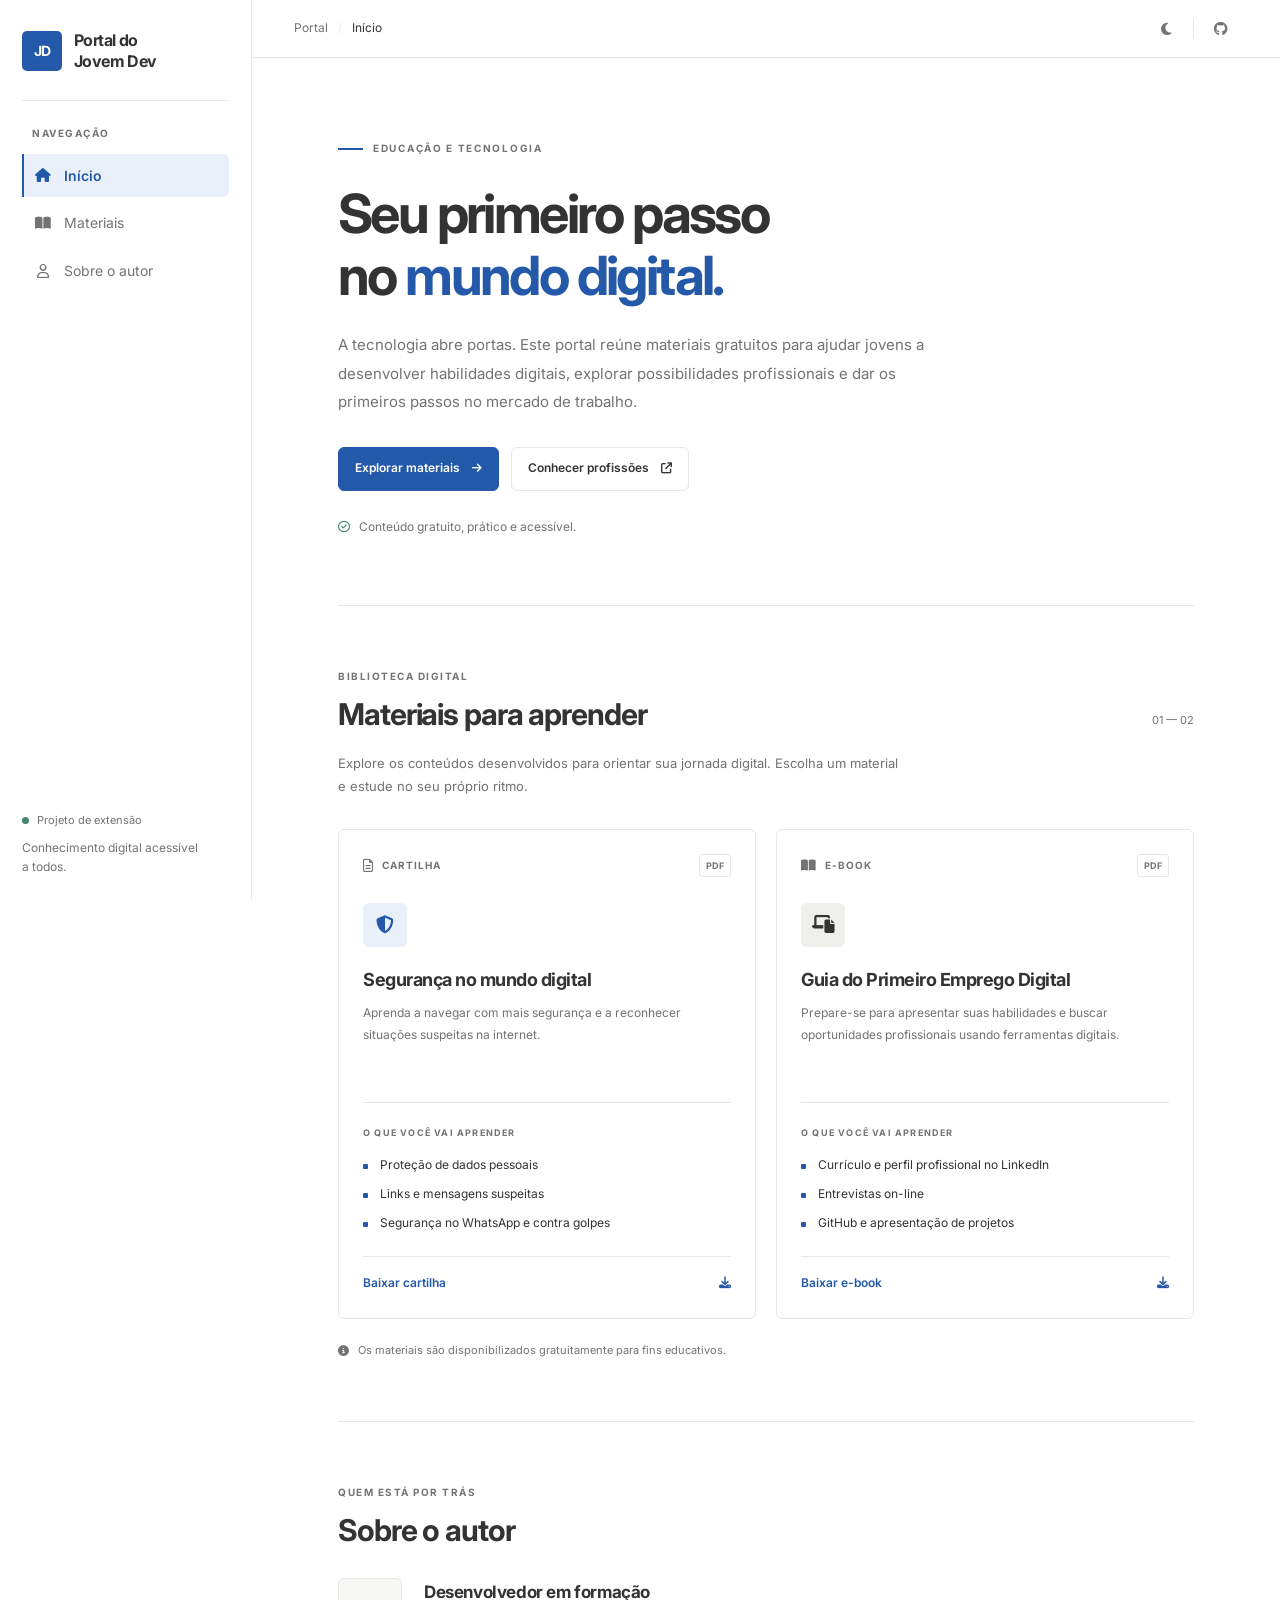
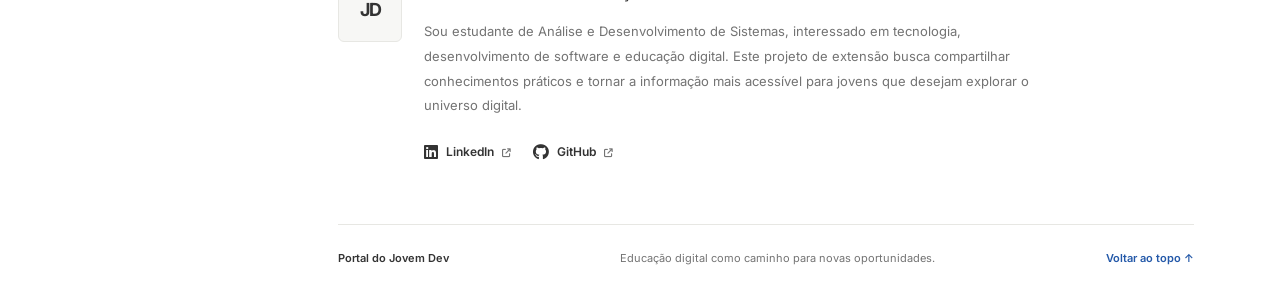
==== Pasta/index.html @ f59b101a "primeiro commit -v1" ====
<!DOCTYPE html>
<html lang="pt-BR" data-theme="light">
<head>
  <meta charset="UTF-8">
  <meta name="viewport" content="width=device-width, initial-scale=1.0">
  <meta
    name="description"
    content="Portal do Jovem Dev: materiais educativos gratuitos para desenvolver habilidades digitais, conhecer profissões e ingressar no mundo da tecnologia."
  >
  <meta name="theme-color" content="#ffffff">
  <title>Portal do Jovem Dev</title>

  <!-- Tipografia -->
  <link rel="preconnect" href="https://fonts.googleapis.com">
  <link rel="preconnect" href="https://fonts.gstatic.com" crossorigin>
  <link
    href="https://fonts.googleapis.com/css2?family=Inter:wght@400;500;600;700&display=swap"
    rel="stylesheet"
  >

  <!-- Font Awesome -->
  <link
    rel="stylesheet"
    href="https://cdnjs.cloudflare.com/ajax/libs/font-awesome/6.7.2/css/all.min.css"
  >

  <link rel="stylesheet" href="style.css">
  <script src="script.js" defer></script>
</head>

<body data-theme="light">
  <a class="skip-link" href="#conteudo">
    Pular para o conteúdo
  </a>

  <!-- Cabeçalho mobile -->
  <header class="mobile-header">
    <button
      class="icon-button menu-toggle"
      id="menu-toggle"
      type="button"
      aria-label="Abrir menu de navegação"
      aria-expanded="false"
      aria-controls="sidebar"
    >
      <i class="fa-solid fa-bars" aria-hidden="true"></i>
    </button>

    <a class="mobile-brand" href="#inicio">
      Portal do Jovem Dev
    </a>

    <button
      class="icon-button theme-toggle"
      type="button"
      aria-label="Alternar tema"
      title="Alternar tema"
    >
      <i class="fa-solid fa-moon" aria-hidden="true"></i>
    </button>
  </header>

  <!-- Fundo para fechar o menu mobile -->
  <div class="sidebar-overlay" id="sidebar-overlay" hidden></div>

  <div class="site-layout">
    <!-- Navegação lateral -->
    <aside class="sidebar" id="sidebar" aria-label="Navegação principal">
      <div class="sidebar-inner">
        <a class="brand" href="#inicio" aria-label="Portal do Jovem Dev - Início">
          <span class="brand-mark" aria-hidden="true">JD</span>
          <span class="brand-name">Portal do<br>Jovem Dev</span>
        </a>

        <div class="sidebar-divider"></div>

        <p class="nav-label">NAVEGAÇÃO</p>

        <nav class="sidebar-nav">
          <a class="nav-link active" href="#inicio">
            <i class="fa-solid fa-house" aria-hidden="true"></i>
            <span>Início</span>
          </a>

          <a class="nav-link" href="#materiais">
            <i class="fa-solid fa-book-open" aria-hidden="true"></i>
            <span>Materiais</span>
          </a>

          <a class="nav-link" href="#sobre">
            <i class="fa-regular fa-user" aria-hidden="true"></i>
            <span>Sobre o autor</span>
          </a>
        </nav>

        <div class="sidebar-bottom">
          <span class="sidebar-status">
            <span class="status-dot"></span>
            Projeto de extensão
          </span>
          <p>Conhecimento digital acessível a todos.</p>
        </div>
      </div>
    </aside>

    <!-- Conteúdo principal -->
    <main class="main-area" id="conteudo">
      <!-- Barra superior desktop -->
      <header class="topbar">
        <div class="breadcrumb">
          <span>Portal</span>
          <span class="breadcrumb-separator">/</span>
          <span id="current-page">Início</span>
        </div>

        <div class="topbar-actions">
          <button
            class="icon-button theme-toggle"
            type="button"
            aria-label="Alternar tema"
            title="Alternar tema"
          >
            <i class="fa-solid fa-moon" aria-hidden="true"></i>
          </button>

          <span class="topbar-divider"></span>

          <!-- Substitua pelo endereço real do repositório -->
          <a
            class="icon-button"
            href="https://github.com/"
            target="_blank"
            rel="noopener noreferrer"
            aria-label="Visitar o GitHub"
            title="GitHub"
          >
            <i class="fa-brands fa-github" aria-hidden="true"></i>
          </a>
        </div>
      </header>

      <div class="content-wrapper">
        <!-- Seção 1: Início -->
        <section class="hero section-anchor" id="inicio">
          <div class="hero-eyebrow">
            <span class="eyebrow-line"></span>
            EDUCAÇÃO E TECNOLOGIA
          </div>

          <h1>
            Seu primeiro passo<br>
            no <span>mundo digital.</span>
          </h1>

          <p class="hero-description">
            A tecnologia abre portas. Este portal reúne materiais gratuitos
            para ajudar jovens a desenvolver habilidades digitais, explorar
            possibilidades profissionais e dar os primeiros passos no mercado
            de trabalho.
          </p>

          <div class="hero-actions">
            <a class="button button-primary" href="#materiais">
              Explorar materiais
              <i class="fa-solid fa-arrow-right" aria-hidden="true"></i>
            </a>

            <a
              class="button button-secondary"
              href="https://www.guiadacarreira.com.br/"
              target="_blank"
              rel="noopener noreferrer"
            >
              Conhecer profissões
              <i class="fa-solid fa-arrow-up-right-from-square"
                 aria-hidden="true"></i>
            </a>
          </div>

          <div class="hero-note">
            <i class="fa-regular fa-circle-check" aria-hidden="true"></i>
            Conteúdo gratuito, prático e acessível.
          </div>
        </section>

        <div class="section-divider"></div>

        <!-- Seção 2: Materiais -->
        <section class="materials-section section-anchor" id="materiais">
          <div class="section-heading">
            <div>
              <p class="section-kicker">BIBLIOTECA DIGITAL</p>
              <h2>Materiais para aprender</h2>
            </div>
            <span class="section-index">01 — 02</span>
          </div>

          <p class="section-description">
            Explore os conteúdos desenvolvidos para orientar sua jornada
            digital. Escolha um material e estude no seu próprio ritmo.
          </p>

          <div class="materials-grid">
            <!-- Card: Cartilha -->
            <article class="material-card">
              <div class="material-card-top">
                <span class="material-type">
                  <i class="fa-regular fa-file-lines" aria-hidden="true"></i>
                  CARTILHA
                </span>
                <span class="file-format">PDF</span>
              </div>

              <div class="material-icon material-icon-blue">
                <i class="fa-solid fa-shield-halved" aria-hidden="true"></i>
              </div>

              <h3>Segurança no mundo digital</h3>

              <p class="material-description">
                Aprenda a navegar com mais segurança e a reconhecer
                situações suspeitas na internet.
              </p>

              <div class="card-divider"></div>

              <p class="topics-label">O QUE VOCÊ VAI APRENDER</p>
              <ul class="topics-list">
                <li>Proteção de dados pessoais</li>
                <li>Links e mensagens suspeitas</li>
                <li>Segurança no WhatsApp e contra golpes</li>
              </ul>

              <a
                class="material-download"
                href="../materiais/PDFs/Guia_de_Segurança_na_Internet_Para_Idosos.pdf"
                download
              >
                Baixar cartilha
                <i class="fa-solid fa-download" aria-hidden="true"></i>
              </a>
            </article>

            <!-- Card: E-book -->
            <article class="material-card">
              <div class="material-card-top">
                <span class="material-type">
                  <i class="fa-solid fa-book-open" aria-hidden="true"></i>
                  E-BOOK
                </span>
                <span class="file-format">PDF</span>
              </div>

              <div class="material-icon material-icon-orange">
                <i class="fa-solid fa-laptop-file" aria-hidden="true"></i>
              </div>

              <h3>Guia do Primeiro Emprego Digital</h3>

              <p class="material-description">
                Prepare-se para apresentar suas habilidades e buscar
                oportunidades profissionais usando ferramentas digitais.
              </p>

              <div class="card-divider"></div>

              <p class="topics-label">O QUE VOCÊ VAI APRENDER</p>
              <ul class="topics-list">
                <li>Currículo e perfil profissional no LinkedIn</li>
                <li>Entrevistas on-line</li>
                <li>GitHub e apresentação de projetos</li>
              </ul>

              <a
                class="material-download"
                href="../materiais/PDFs/Guia_do_Primeiro_Emprego_Digital.pdf"
                download
              >
                Baixar e-book
                <i class="fa-solid fa-download" aria-hidden="true"></i>
              </a>
            </article>
          </div>

          <p class="materials-footnote">
            <i class="fa-solid fa-circle-info" aria-hidden="true"></i>
            Os materiais são disponibilizados gratuitamente para fins educativos.
          </p>
        </section>

        <div class="section-divider"></div>

        <!-- Seção 3: Sobre o autor -->
        <section class="about-section section-anchor" id="sobre">
          <div class="section-heading">
            <div>
              <p class="section-kicker">QUEM ESTÁ POR TRÁS</p>
              <h2>Sobre o autor</h2>
            </div>
          </div>

          <div class="about-content">
            <div class="author-monogram" aria-hidden="true">JD</div>

            <div class="author-details">
              <!-- Personalize com seu nome e sua trajetória -->
              <h3>Desenvolvedor em formação</h3>

              <p>
                Sou estudante de Análise e Desenvolvimento de Sistemas,
                interessado em tecnologia, desenvolvimento de software e
                educação digital. Este projeto de extensão busca compartilhar
                conhecimentos práticos e tornar a informação mais acessível
                para jovens que desejam explorar o universo digital.
              </p>

              <div class="author-links">
                <!-- Substitua pelos seus perfis -->
                <a
                  href="https://www.linkedin.com/"
                  target="_blank"
                  rel="noopener noreferrer"
                >
                  <i class="fa-brands fa-linkedin" aria-hidden="true"></i>
                  LinkedIn
                  <i class="fa-solid fa-arrow-up-right-from-square external-icon"
                     aria-hidden="true"></i>
                </a>

                <a
                  href="https://github.com/"
                  target="_blank"
                  rel="noopener noreferrer"
                >
                  <i class="fa-brands fa-github" aria-hidden="true"></i>
                  GitHub
                  <i class="fa-solid fa-arrow-up-right-from-square external-icon"
                     aria-hidden="true"></i>
                </a>
              </div>
            </div>
          </div>
        </section>

        <!-- Rodapé -->
        <footer class="site-footer">
          <p>Portal do Jovem Dev</p>
          <p>Educação digital como caminho para novas oportunidades.</p>
          <a href="#inicio">Voltar ao topo ↑</a>
        </footer>
      </div>
    </main>
  </div>
</body>
</html>
---- Pasta/style.css ----
/* ========================================
   1. Variáveis e configuração global
======================================== */

:root {
  color-scheme: light;

  --bg: #ffffff;
  --surface: #f7f7f5;
  --surface-hover: #efefec;
  --text: #333333;
  --text-muted: #737373;
  --border: #e7e7e3;
  --accent: #2459a9;
  --accent-hover: #194580;
  --accent-soft: #eaf0fa;
  --success: #43866a;

  --sidebar-width: 252px;
  --header-height: 58px;
  --content-width: 960px;

  --radius: 6px;
  --transition: 180ms ease;
}

body[data-theme="dark"] {
  color-scheme: dark;

  --bg: #121212;
  --surface: #1b1b1b;
  --surface-hover: #252525;
  --text: #e0e0e0;
  --text-muted: #a0a0a0;
  --border: #303030;
  --accent: #8db7ff;
  --accent-hover: #b0cdff;
  --accent-soft: #202c3d;
  --success: #82c7a4;
}

* {
  box-sizing: border-box;
}

html {
  scroll-behavior: smooth;
  scroll-padding-top: 84px;
}

body {
  margin: 0;
  background: var(--bg);
  color: var(--text);
  font-family: "Inter", sans-serif;
  font-size: 14px;
  line-height: 1.7;
  transition:
    background-color var(--transition),
    color var(--transition);
}

body,
button,
a {
  -webkit-tap-highlight-color: transparent;
}

button,
a {
  font: inherit;
}

a {
  color: inherit;
  text-decoration: none;
}

button {
  color: inherit;
}

button:focus-visible,
a:focus-visible {
  outline: 2px solid var(--accent);
  outline-offset: 4px;
}

::selection {
  background: var(--accent);
  color: #ffffff;
}

/* ========================================
   2. Acessibilidade
======================================== */

.skip-link {
  position: fixed;
  top: 8px;
  left: 8px;
  z-index: 200;
  padding: 10px 14px;
  background: var(--accent);
  color: #ffffff;
  transform: translateY(-150%);
}

.skip-link:focus {
  transform: translateY(0);
}

/* ========================================
   3. Layout principal
======================================== */

.site-layout {
  display: flex;
  min-height: 100vh;
}

/* ========================================
   4. Sidebar
======================================== */

.sidebar {
  position: fixed;
  inset: 0 auto 0 0;
  z-index: 100;
  width: var(--sidebar-width);
  height: 100vh;
  overflow-y: auto;
  background: var(--bg);
  border-right: 1px solid var(--border);
}

.sidebar-inner {
  display: flex;
  flex-direction: column;
  min-height: 100%;
  padding: 30px 22px 24px;
}

.brand {
  display: flex;
  align-items: center;
  gap: 12px;
  width: fit-content;
}

.brand-mark {
  display: grid;
  width: 40px;
  height: 40px;
  flex-shrink: 0;
  place-items: center;
  background: var(--accent);
  color: #ffffff;
  border-radius: 5px;
  font-size: 14px;
  font-weight: 700;
  letter-spacing: -0.7px;
}

.brand-name {
  font-size: 16px;
  font-weight: 700;
  line-height: 1.3;
  letter-spacing: -0.6px;
}

.sidebar-divider {
  height: 1px;
  margin: 28px 0 24px;
  background: var(--border);
}

.nav-label,
.section-kicker {
  margin: 0;
  color: var(--text-muted);
  font-size: 10px;
  font-weight: 700;
  letter-spacing: 1.5px;
}

.nav-label {
  margin-bottom: 12px;
  padding-left: 10px;
}

.sidebar-nav {
  display: flex;
  flex-direction: column;
  gap: 4px;
}

.nav-link {
  display: flex;
  align-items: center;
  gap: 12px;
  padding: 10px;
  border-left: 2px solid transparent;
  border-radius: 0 var(--radius) var(--radius) 0;
  color: var(--text-muted);
  transition:
    color var(--transition),
    background-color var(--transition),
    border-color var(--transition);
}

.nav-link i {
  width: 18px;
  text-align: center;
  font-size: 14px;
}

.nav-link:hover {
  background: var(--surface);
  color: var(--text);
}

.nav-link.active {
  border-left-color: var(--accent);
  background: var(--accent-soft);
  color: var(--accent);
  font-weight: 600;
}

.sidebar-bottom {
  margin-top: auto;
  padding-top: 30px;
}

.sidebar-status {
  display: flex;
  align-items: center;
  gap: 8px;
  color: var(--text-muted);
  font-size: 11px;
}

.status-dot {
  width: 7px;
  height: 7px;
  border-radius: 50%;
  background: var(--success);
}

.sidebar-bottom p {
  max-width: 180px;
  margin: 8px 0 0;
  color: var(--text-muted);
  font-size: 12px;
  line-height: 1.6;
}

/* ========================================
   5. Área principal e barra superior
======================================== */

.main-area {
  flex: 1;
  min-width: 0;
  min-height: 100vh;
  margin-left: var(--sidebar-width);
}

.topbar {
  position: sticky;
  top: 0;
  z-index: 50;
  display: flex;
  align-items: center;
  justify-content: space-between;
  height: var(--header-height);
  padding: 0 42px;
  background: var(--bg);
  border-bottom: 1px solid var(--border);
}

.breadcrumb {
  display: flex;
  align-items: center;
  gap: 10px;
  color: var(--text-muted);
  font-size: 12px;
}

.breadcrumb-separator {
  color: var(--border);
}

#current-page {
  color: var(--text);
}

.topbar-actions {
  display: flex;
  align-items: center;
  gap: 10px;
}

.icon-button {
  display: inline-grid;
  width: 34px;
  height: 34px;
  place-items: center;
  border: 1px solid transparent;
  border-radius: var(--radius);
  background: transparent;
  color: var(--text-muted);
  cursor: pointer;
  transition:
    color var(--transition),
    background-color var(--transition),
    border-color var(--transition);
}

.icon-button:hover {
  border-color: var(--border);
  background: var(--surface);
  color: var(--text);
}

.topbar-divider {
  width: 1px;
  height: 20px;
  background: var(--border);
}

/* ========================================
   6. Conteúdo editorial
======================================== */

.content-wrapper {
  width: 100%;
  max-width: var(--content-width);
  margin: 0 auto;
  padding: 0 52px;
}

.section-anchor {
  scroll-margin-top: calc(var(--header-height) + 28px);
}

/* ========================================
   7. Hero
======================================== */

.hero {
  padding: 82px 0 68px;
}

.hero-eyebrow {
  display: flex;
  align-items: center;
  gap: 10px;
  margin-bottom: 26px;
  color: var(--text-muted);
  font-size: 10px;
  font-weight: 700;
  letter-spacing: 1.7px;
}

.eyebrow-line {
  width: 25px;
  height: 2px;
  background: var(--accent);
}

.hero h1 {
  max-width: 720px;
  margin: 0;
  font-size: clamp(36px, 4.5vw, 54px);
  font-weight: 700;
  line-height: 1.15;
  letter-spacing: -2.6px;
}

.hero h1 span {
  color: var(--accent);
}

.hero-description {
  max-width: 610px;
  margin: 24px 0 0;
  color: var(--text-muted);
  font-size: 15px;
  line-height: 1.9;
}

.hero-actions {
  display: flex;
  flex-wrap: wrap;
  gap: 12px;
  margin-top: 30px;
}

.button {
  display: inline-flex;
  align-items: center;
  justify-content: center;
  gap: 12px;
  min-height: 44px;
  padding: 10px 16px;
  border: 1px solid var(--border);
  border-radius: var(--radius);
  font-size: 12px;
  font-weight: 600;
  transition:
    background-color var(--transition),
    color var(--transition),
    border-color var(--transition);
}

.button i {
  font-size: 11px;
}

.button-primary {
  border-color: var(--accent);
  background: var(--accent);
  color: #ffffff;
}

.button-primary:hover {
  border-color: var(--accent-hover);
  background: var(--accent-hover);
  color: #ffffff;
}

body[data-theme="dark"] .button-primary {
  color: #121212;
}

body[data-theme="dark"] .button-primary:hover {
  color: #121212;
}

.button-secondary {
  background: transparent;
  color: var(--text);
}

.button-secondary:hover {
  background: var(--surface);
  border-color: var(--text-muted);
}

.hero-note {
  display: flex;
  align-items: center;
  gap: 9px;
  margin-top: 26px;
  color: var(--text-muted);
  font-size: 12px;
}

.hero-note i {
  color: var(--success);
}

/* ========================================
   8. Separadores e cabeçalhos de seção
======================================== */

.section-divider {
  height: 1px;
  background: var(--border);
}

.materials-section,
.about-section {
  padding: 62px 0;
}

.section-heading {
  display: flex;
  align-items: flex-end;
  justify-content: space-between;
  gap: 20px;
}

.section-kicker {
  margin-bottom: 10px;
}

.section-heading h2 {
  margin: 0;
  font-size: clamp(24px, 3vw, 30px);
  font-weight: 700;
  letter-spacing: -1.1px;
  line-height: 1.3;
}

.section-index {
  padding-bottom: 4px;
  color: var(--text-muted);
  font-size: 11px;
  white-space: nowrap;
}

.section-description {
  max-width: 570px;
  margin: 18px 0 30px;
  color: var(--text-muted);
  font-size: 13px;
  line-height: 1.8;
}

/* ========================================
   9. Cards de materiais
======================================== */

.materials-grid {
  display: grid;
  grid-template-columns: repeat(2, minmax(0, 1fr));
  gap: 20px;
}

.material-card {
  display: flex;
  flex-direction: column;
  min-width: 0;
  padding: 24px;
  border: 1px solid var(--border);
  border-radius: var(--radius);
  background: var(--bg);
  transition: border-color var(--transition);
}

.material-card:hover {
  border-color: var(--text-muted);
}

.material-card-top {
  display: flex;
  align-items: center;
  justify-content: space-between;
  gap: 10px;
}

.material-type {
  display: flex;
  align-items: center;
  gap: 8px;
  color: var(--text-muted);
  font-size: 10px;
  font-weight: 700;
  letter-spacing: 1px;
}

.material-type i {
  font-size: 13px;
}

.file-format {
  padding: 3px 6px;
  border: 1px solid var(--border);
  border-radius: 3px;
  color: var(--text-muted);
  font-size: 9px;
  font-weight: 700;
}

.material-icon {
  display: grid;
  width: 44px;
  height: 44px;
  margin-top: 26px;
  place-items: center;
  border-radius: var(--radius);
  font-size: 18px;
}

.material-icon-blue {
  background: var(--accent-soft);
  color: var(--accent);
}

.material-icon-orange {
  background: var(--surface-hover);
  color: var(--text);
}

.material-card h3 {
  margin: 20px 0 10px;
  font-size: 18px;
  line-height: 1.4;
  letter-spacing: -0.5px;
}

.material-description {
  min-height: 78px;
  margin: 0;
  color: var(--text-muted);
  font-size: 12px;
  line-height: 1.8;
}

.card-divider {
  height: 1px;
  margin: 22px 0;
  background: var(--border);
}

.topics-label {
  margin: 0 0 14px;
  color: var(--text-muted);
  font-size: 9px;
  font-weight: 700;
  letter-spacing: 1.2px;
}

.topics-list {
  display: flex;
  flex-direction: column;
  gap: 10px;
  margin: 0 0 24px;
  padding: 0;
  list-style: none;
}

.topics-list li {
  position: relative;
  padding-left: 17px;
  color: var(--text);
  font-size: 12px;
  line-height: 1.6;
}

.topics-list li::before {
  position: absolute;
  top: 9px;
  left: 0;
  width: 5px;
  height: 5px;
  border-radius: 1px;
  background: var(--accent);
  content: "";
}

.material-download {
  display: flex;
  align-items: center;
  justify-content: space-between;
  gap: 10px;
  margin-top: auto;
  padding-top: 16px;
  border-top: 1px solid var(--border);
  color: var(--accent);
  font-size: 12px;
  font-weight: 600;
}

.material-download i {
  font-size: 12px;
  transition: transform var(--transition);
}

.material-download:hover i {
  transform: translateY(2px);
}

.materials-footnote {
  display: flex;
  align-items: flex-start;
  gap: 9px;
  margin: 22px 0 0;
  color: var(--text-muted);
  font-size: 11px;
  line-height: 1.7;
}

.materials-footnote i {
  margin-top: 5px;
  flex-shrink: 0;
}

/* ========================================
   10. Sobre o autor
======================================== */

.about-content {
  display: grid;
  grid-template-columns: 64px minmax(0, 1fr);
  gap: 22px;
  margin-top: 28px;
}

.author-monogram {
  display: grid;
  width: 64px;
  height: 64px;
  place-items: center;
  border: 1px solid var(--border);
  border-radius: var(--radius);
  background: var(--surface);
  color: var(--text);
  font-size: 18px;
  font-weight: 700;
  letter-spacing: -1px;
}

.author-details h3 {
  margin: 0 0 12px;
  font-size: 17px;
  letter-spacing: -0.4px;
}

.author-details > p {
  max-width: 620px;
  margin: 0;
  color: var(--text-muted);
  font-size: 13px;
  line-height: 1.9;
}

.author-links {
  display: flex;
  flex-wrap: wrap;
  gap: 22px;
  margin-top: 24px;
}

.author-links a {
  display: inline-flex;
  align-items: center;
  gap: 8px;
  color: var(--text);
  font-size: 12px;
  font-weight: 600;
  transition: color var(--transition);
}

.author-links a:hover {
  color: var(--accent);
}

.author-links a > i:first-child {
  font-size: 16px;
}

.author-links .external-icon {
  color: var(--text-muted);
  font-size: 9px;
}

/* ========================================
   11. Rodapé
======================================== */

.site-footer {
  display: flex;
  flex-wrap: wrap;
  align-items: center;
  justify-content: space-between;
  gap: 10px 20px;
  padding: 24px 0 32px;
  border-top: 1px solid var(--border);
  color: var(--text-muted);
  font-size: 11px;
}

.site-footer p {
  margin: 0;
}

.site-footer p:first-child {
  color: var(--text);
  font-weight: 600;
}

.site-footer a {
  color: var(--accent);
  font-weight: 600;
}

/* ========================================
   12. Menu mobile
======================================== */

.mobile-header,
.sidebar-overlay {
  display: none;
}

@media (max-width: 760px) {
  html {
    scroll-padding-top: 76px;
  }

  .mobile-header {
    position: sticky;
    top: 0;
    z-index: 120;
    display: flex;
    align-items: center;
    justify-content: space-between;
    gap: 12px;
    height: 58px;
    padding: 0 16px;
    border-bottom: 1px solid var(--border);
    background: var(--bg);
  }

  .mobile-brand {
    flex: 1;
    font-size: 14px;
    font-weight: 700;
    letter-spacing: -0.4px;
  }

  .sidebar {
    z-index: 150;
    width: min(290px, 84vw);
    transform: translateX(-100%);
    transition: transform 220ms ease;
  }

  body.menu-open .sidebar {
    transform: translateX(0);
  }

  .sidebar-overlay:not([hidden]) {
    position: fixed;
    inset: 0;
    z-index: 140;
    display: block;
    background: rgb(0 0 0 / 45%);
  }

  body.menu-open {
    overflow: hidden;
  }

  .sidebar-inner {
    padding-top: 24px;
  }

  .main-area {
    margin-left: 0;
  }

  .topbar {
    height: 44px;
    padding: 0 20px;
  }

  .content-wrapper {
    padding: 0 24px;
  }

  .hero {
    padding: 62px 0 54px;
  }

  .hero h1 {
    font-size: clamp(35px, 8vw, 46px);
    letter-spacing: -1.8px;
  }

  .hero-description {
    font-size: 14px;
  }

  .materials-section,
  .about-section {
    padding: 48px 0;
  }

  .materials-grid {
    grid-template-columns: 1fr;
    gap: 16px;
  }

  .material-description {
    min-height: 0;
  }
}

@media (max-width: 420px) {
  .content-wrapper {
    padding: 0 18px;
  }

  .hero {
    padding-top: 48px;
  }

  .hero h1 {
    font-size: 34px;
  }

  .hero-actions {
    flex-direction: column;
    align-items: stretch;
  }

  .button {
    justify-content: space-between;
  }

  .material-card {
    padding: 20px;
  }

  .about-content {
    grid-template-columns: 1fr;
    gap: 18px;
  }

  .site-footer {
    align-items: flex-start;
    flex-direction: column;
  }
}

/* ========================================
   13. Movimento reduzido
======================================== */

@media (prefers-reduced-motion: reduce) {
  *,
  *::before,
  *::after {
    scroll-behavior: auto !important;
    animation-duration: 0.01ms !important;
    animation-iteration-count: 1 !important;
    transition-duration: 0.01ms !important;
  }
}
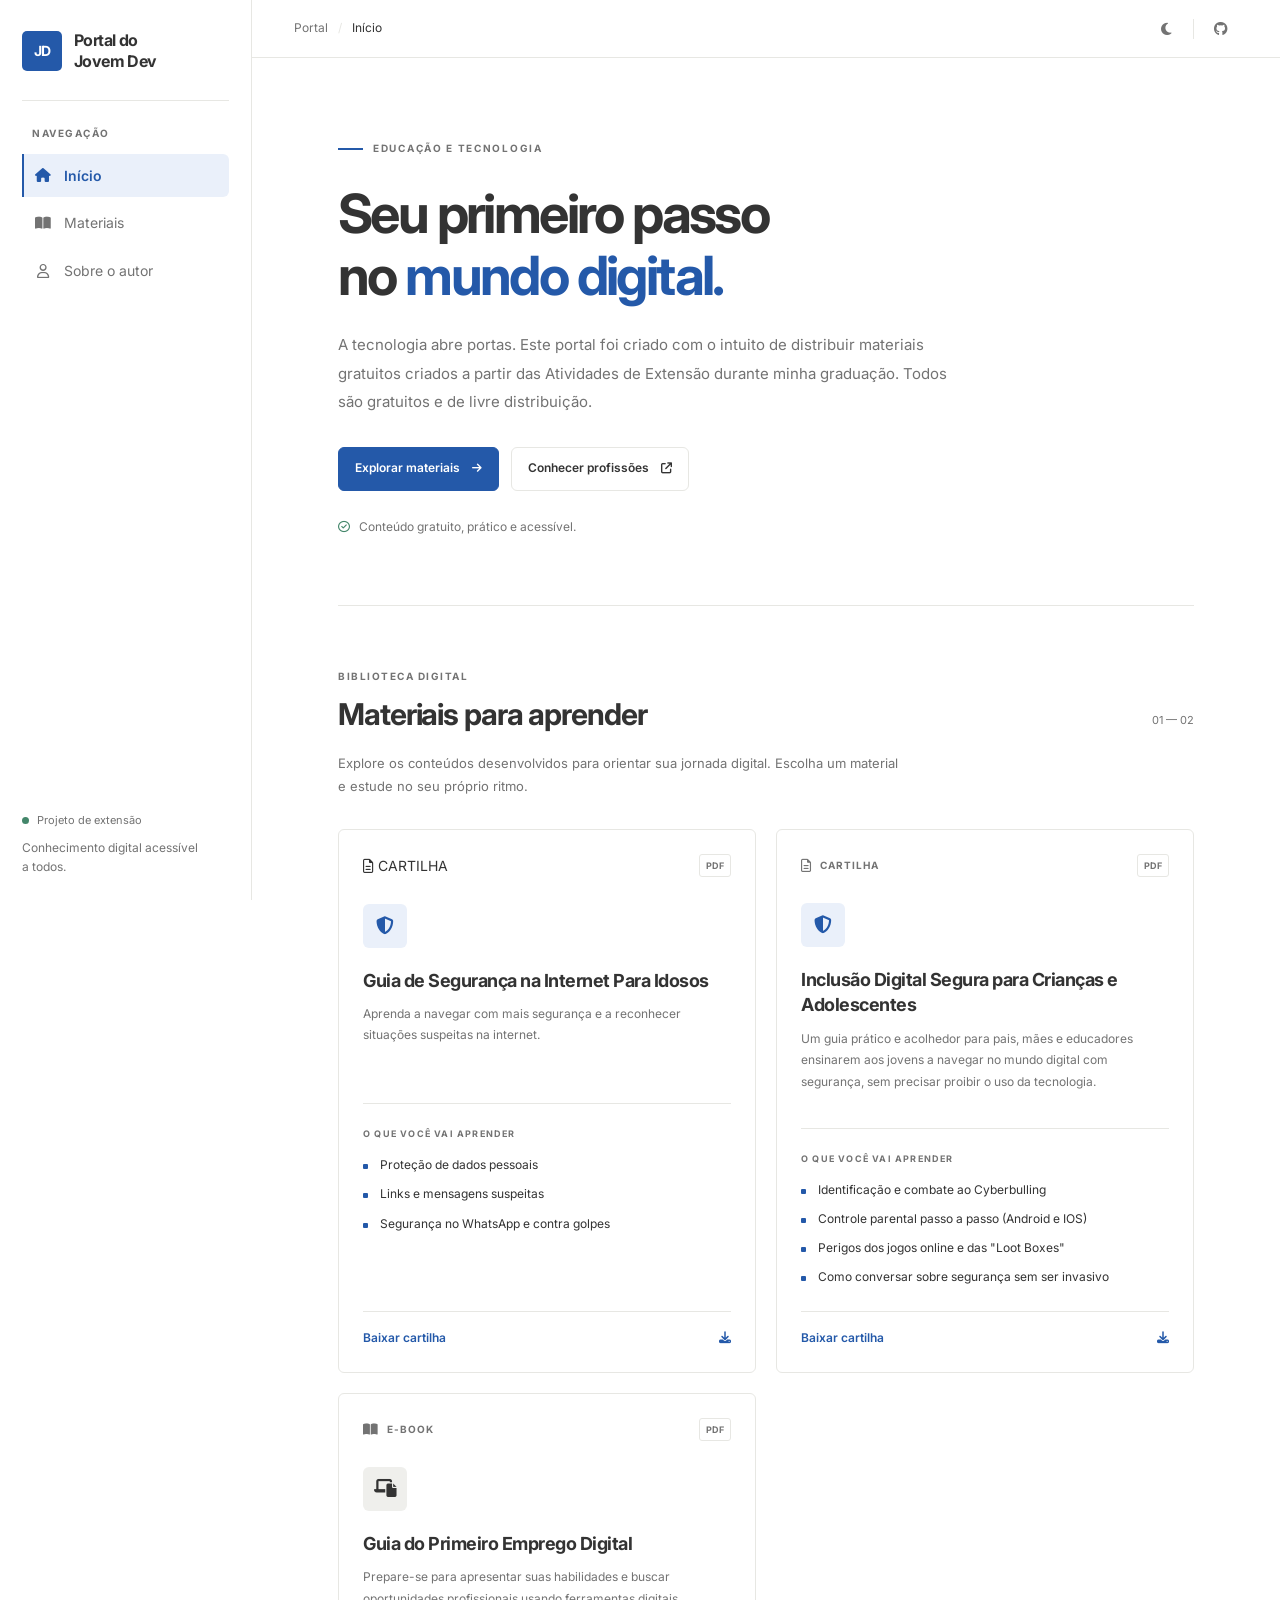
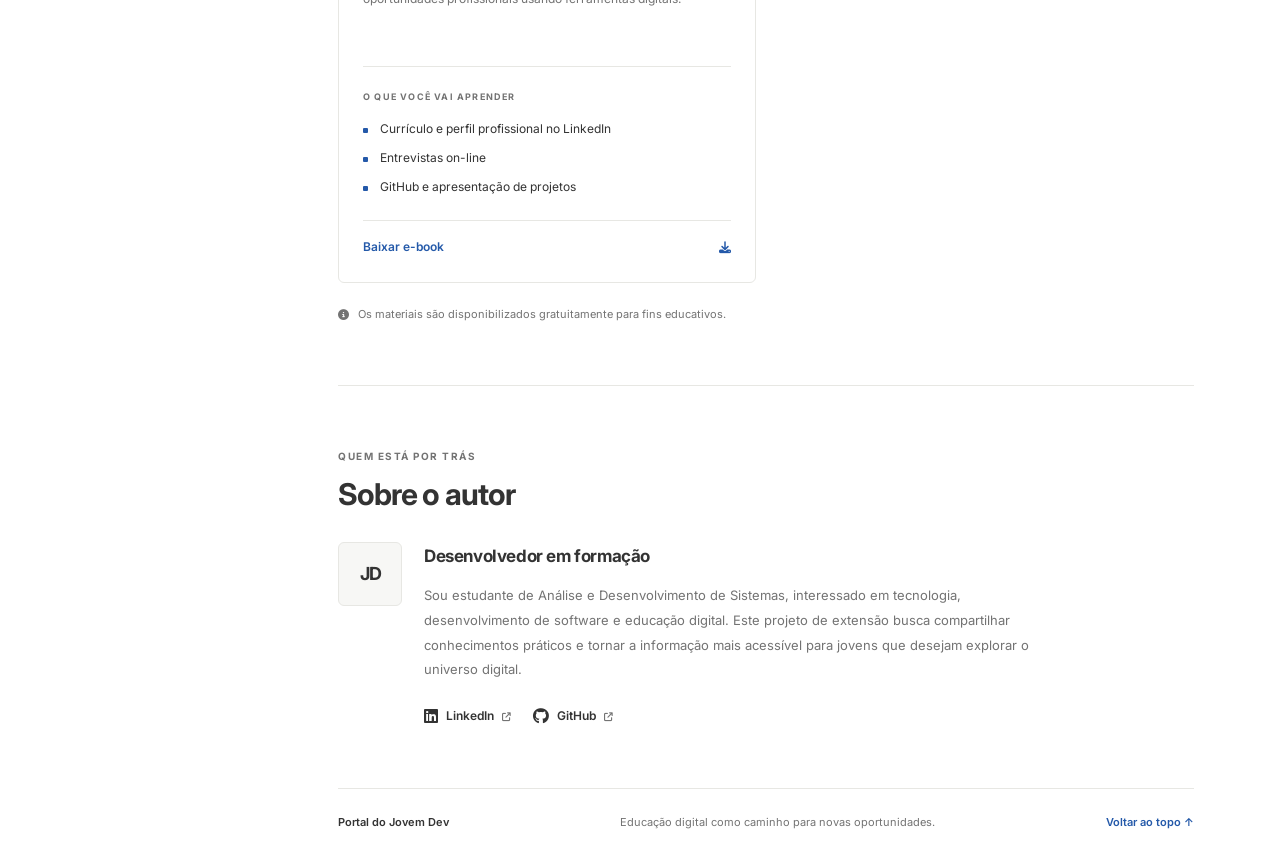
==== commit ec8c60e6: "adição de outra cartilha: Inclusão Digital para Crianças e Adolescentes" ====
--- a/Pasta/index.html
+++ b/Pasta/index.html
@@ -129,11 +129,11 @@
           <!-- Substitua pelo endereço real do repositório -->
           <a
             class="icon-button"
-            href="https://github.com/"
+            href="https://github.com/devkauan088-rgb/Portal-do-Jovem-Dev"
             target="_blank"
             rel="noopener noreferrer"
             aria-label="Visitar o GitHub"
-            title="GitHub"
+            title="Projeto no GitHub"
           >
             <i class="fa-brands fa-github" aria-hidden="true"></i>
           </a>
@@ -154,10 +154,8 @@
           </h1>
 
           <p class="hero-description">
-            A tecnologia abre portas. Este portal reúne materiais gratuitos
-            para ajudar jovens a desenvolver habilidades digitais, explorar
-            possibilidades profissionais e dar os primeiros passos no mercado
-            de trabalho.
+            A tecnologia abre portas. Este portal foi criado com o intuito de distribuir materiais gratuitos criados a partir
+              das Atividades de Extensão durante minha graduação. Todos são gratuitos e de livre distribuição.
           </p>
 
           <div class="hero-actions">
@@ -202,6 +200,52 @@
           </p>
 
           <div class="materials-grid">
+            <!-- novo cartão -->
+              <article class="material-card">
+                <div class="material-card-top">
+                  <span clsas="material-type">
+                    <i class="fa-regular fa-file-lines"
+                      aria-hidden="true"></i>
+                    CARTILHA
+                  </span>
+
+                  <span class="file-format">PDF</span>
+                </div>
+
+                <div class="material-icon material-icon-blue">
+                    <i class="fa-solid fa-shield-halved"
+                      aria-hidden="true"></i>
+                </div>
+
+                <h3>Guia de Segurança na Internet Para Idosos</h3>
+
+                <p class="material-description">
+                  Aprenda a navegar com mais segurança e a reconhecer situações suspeitas na internet.
+                </p>
+
+                <div class="card-divider"></div>
+
+                <p class="topics-label">O QUE VOCÊ VAI APRENDER</p>
+
+                <ul class="topics-list">
+                  <li>Proteção de dados pessoais</li>
+                  <li>Links e mensagens suspeitas</li>
+                  <li>Segurança no WhatsApp e contra golpes</li>
+                </ul>
+
+                <a 
+                  class="material-download"
+                  href="../materiais/PDFs/Guia_de_Segurança_na_Internet_Para_Idosos.pdf"
+                  download
+                 >
+                  Baixar cartilha
+                  <i class="fa-solid fa-download"
+                     aria-hidden="true"></i>
+                </a>
+              </article>
+
+
+
             <!-- Card: Cartilha -->
             <article class="material-card">
               <div class="material-card-top">
@@ -216,25 +260,26 @@
                 <i class="fa-solid fa-shield-halved" aria-hidden="true"></i>
               </div>
 
-              <h3>Segurança no mundo digital</h3>
+              <h3>Inclusão Digital Segura para Crianças e Adolescentes</h3>
 
               <p class="material-description">
-                Aprenda a navegar com mais segurança e a reconhecer
-                situações suspeitas na internet.
+                Um guia prático e acolhedor para pais, mães e educadores
+                ensinarem aos jovens a navegar no mundo digital com segurança, sem precisar proibir o uso da tecnologia.
               </p>
 
               <div class="card-divider"></div>
 
               <p class="topics-label">O QUE VOCÊ VAI APRENDER</p>
               <ul class="topics-list">
-                <li>Proteção de dados pessoais</li>
-                <li>Links e mensagens suspeitas</li>
-                <li>Segurança no WhatsApp e contra golpes</li>
+                <li>Identificação e combate ao Cyberbulling</li>
+                <li>Controle parental passo a passo (Android e IOS)</li>
+                <li>Perigos dos jogos online e das "Loot Boxes"</li>
+                <li>Como conversar sobre segurança sem ser invasivo</li>
               </ul>
 
               <a
                 class="material-download"
-                href="../materiais/PDFs/Guia_de_Segurança_na_Internet_Para_Idosos.pdf"
+                href="../materiais/PDFs/Inclusão_Digital_Segura_Guia_Para_Proteger_Crianças_e_Adolescentes_na_Internet.pdf"
                 download
               >
                 Baixar cartilha
@@ -318,7 +363,7 @@
               <div class="author-links">
                 <!-- Substitua pelos seus perfis -->
                 <a
-                  href="https://www.linkedin.com/"
+                  href="https://www.linkedin.com/in/kauan-oliveira-425830294"
                   target="_blank"
                   rel="noopener noreferrer"
                 >
@@ -329,7 +374,7 @@
                 </a>
 
                 <a
-                  href="https://github.com/"
+                  href="https://github.com/devkauan088-rgb"
                   target="_blank"
                   rel="noopener noreferrer"
                 >
